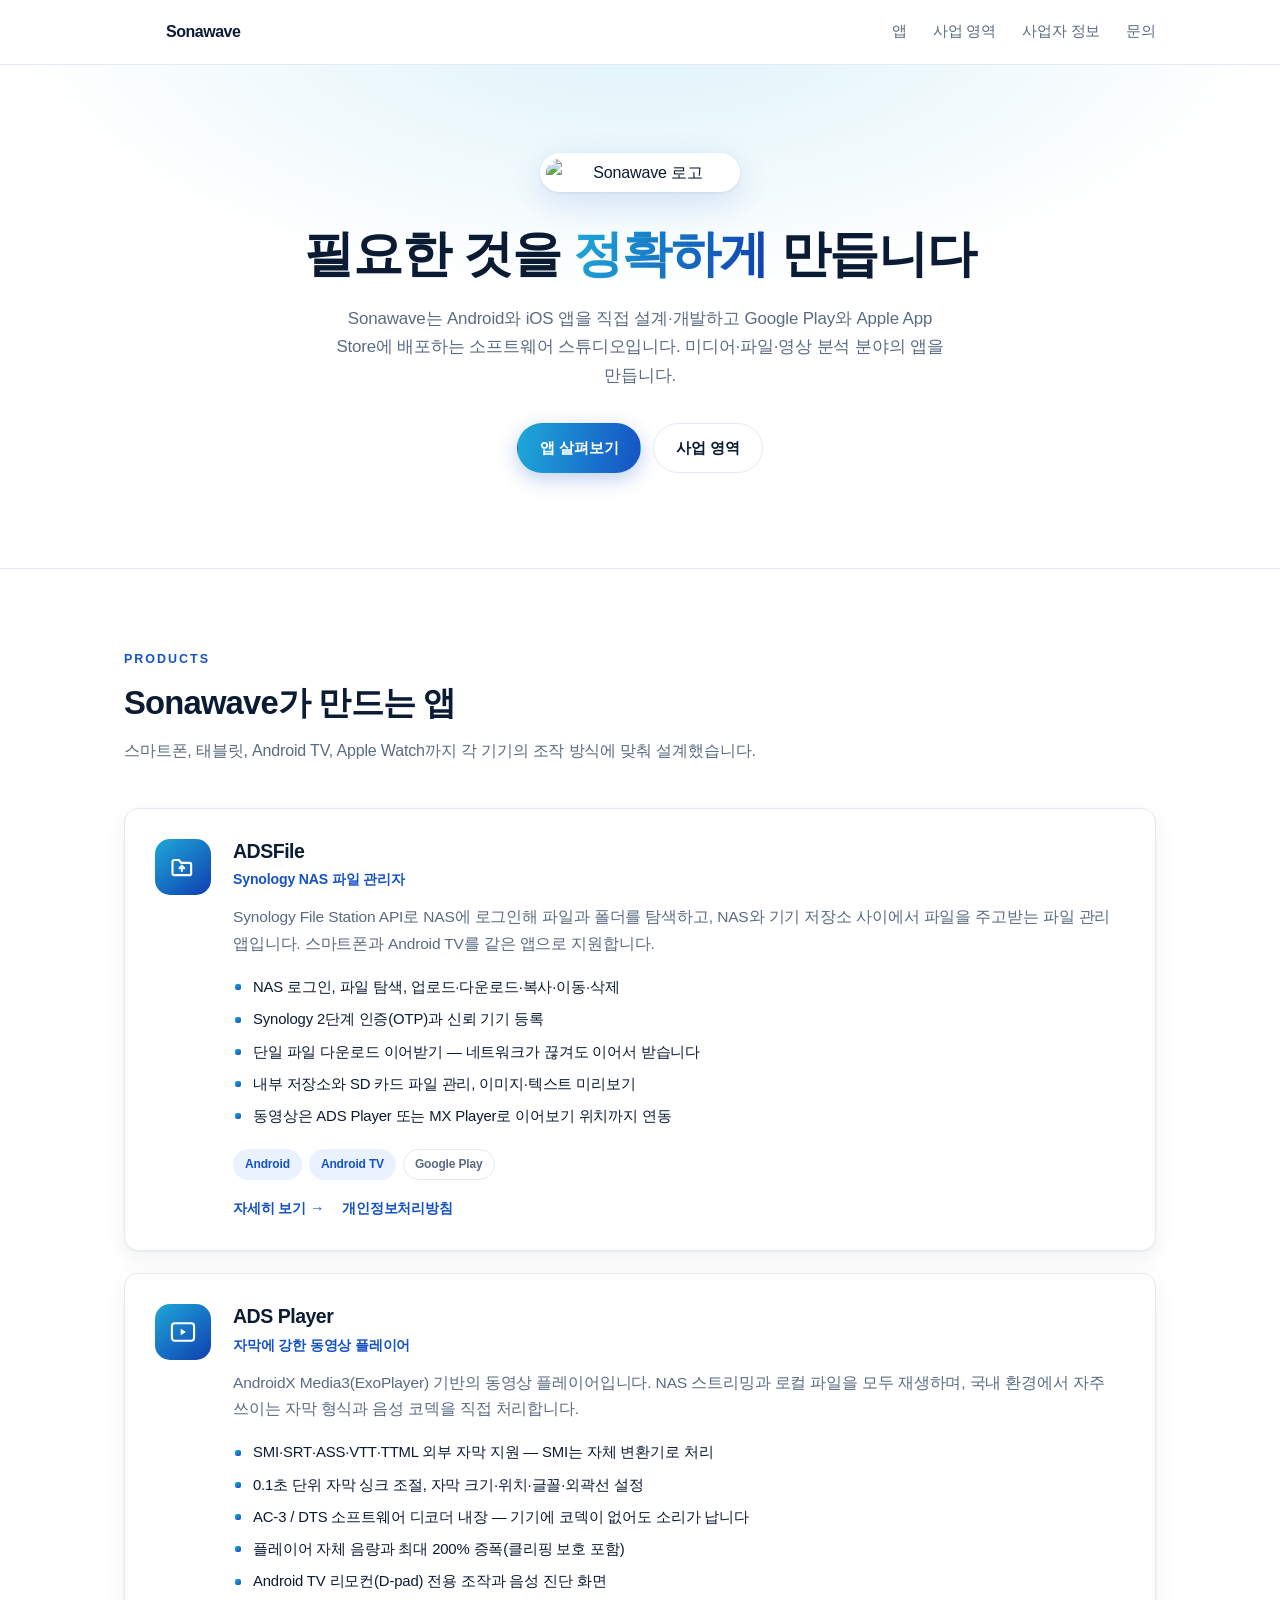
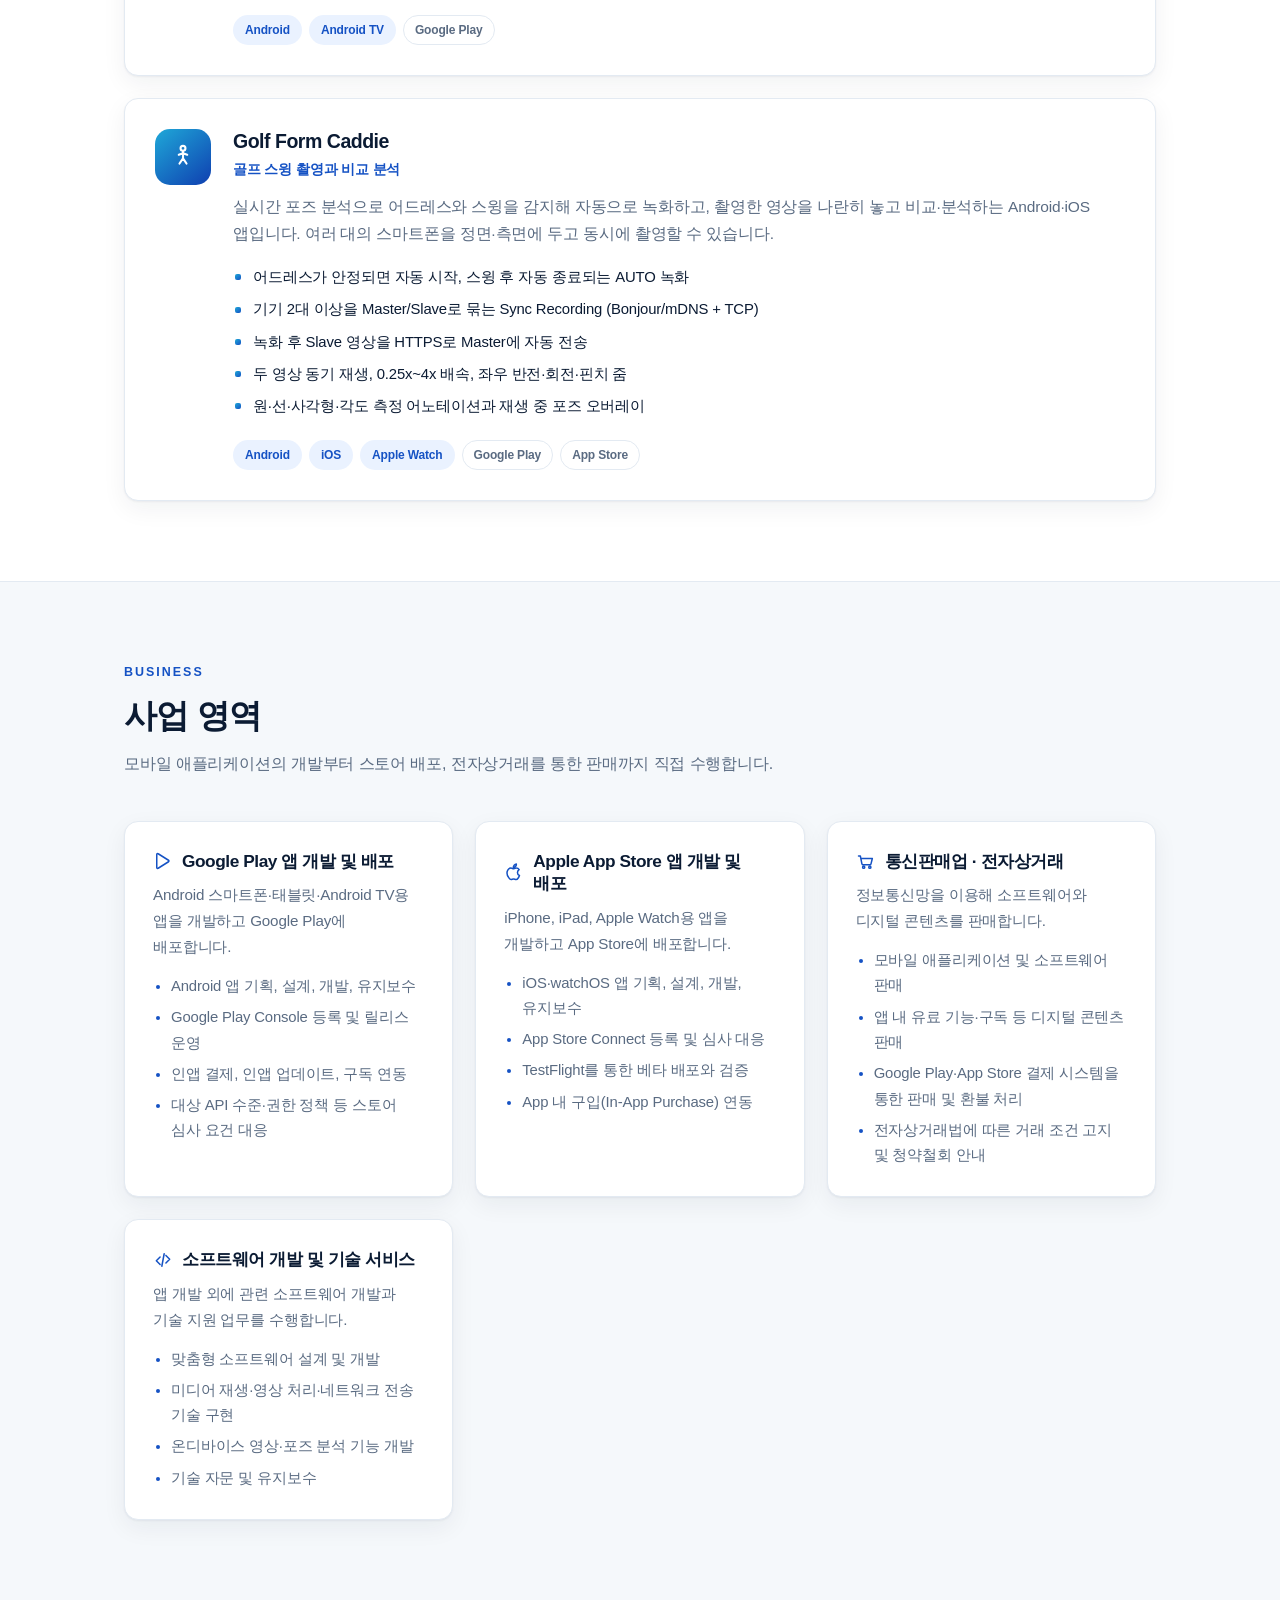
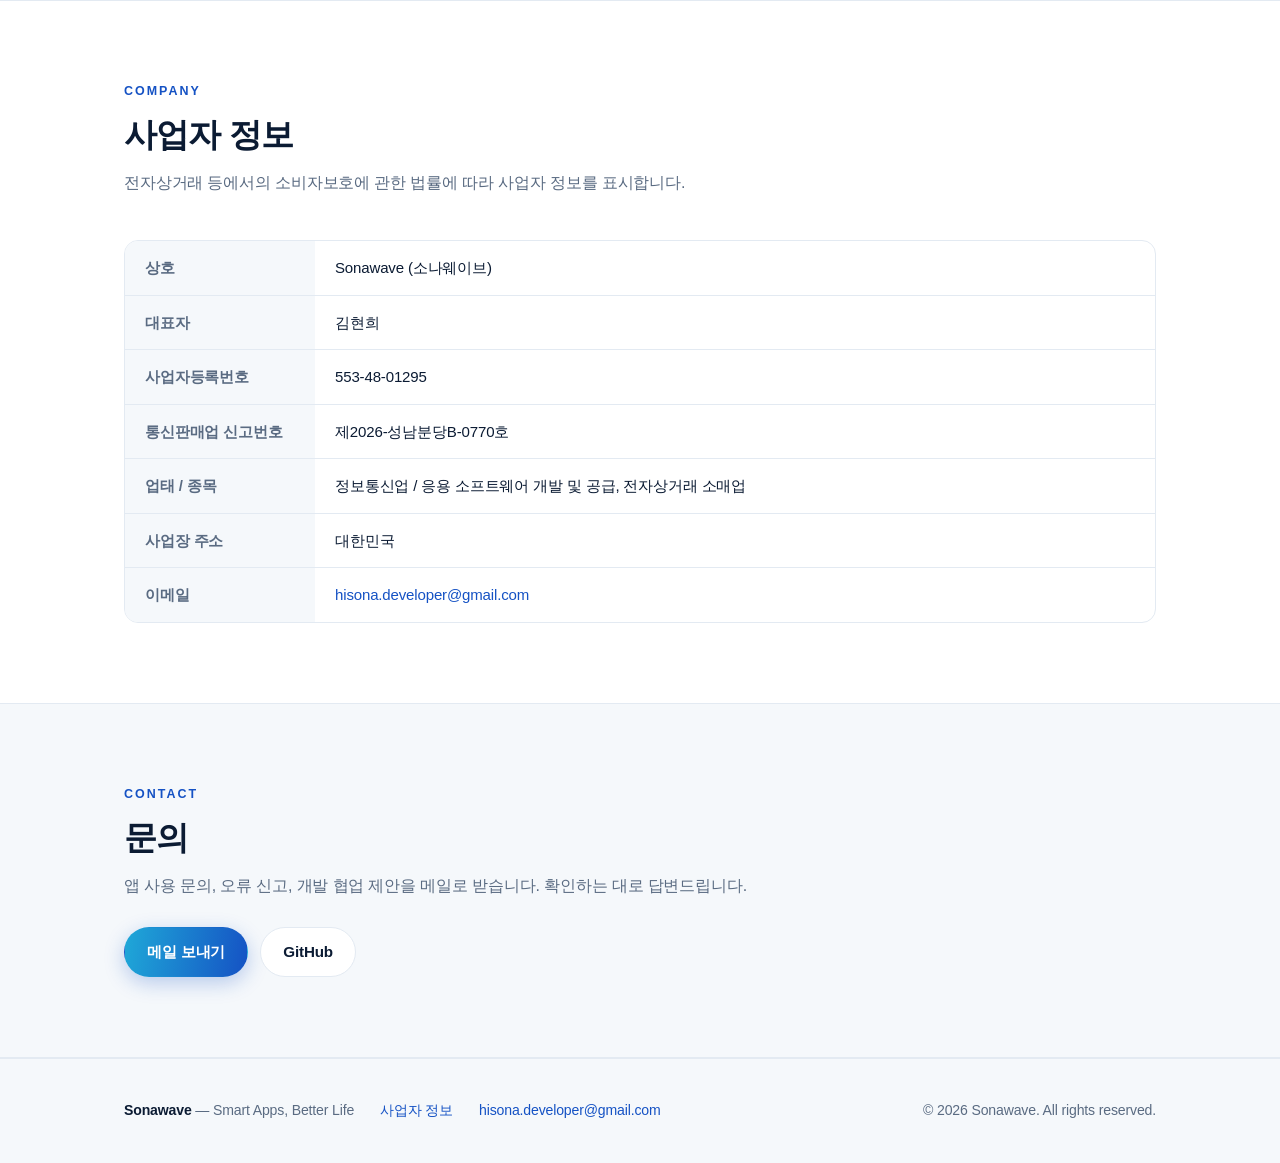
==== index.html @ 4f20ceee "ADS File Manager 소개 페이지와 개인정보처리방침 추가 - adsfile/index.html: 기능, 휴대폰·Android TV 스크린샷, 사양, Synology 관계 " ====
<!DOCTYPE html>
<html lang="ko">
<head>
<meta charset="utf-8">
<meta name="viewport" content="width=device-width, initial-scale=1">
<title>Sonawave — Smart Apps, Better Life</title>
<meta name="description" content="Sonawave는 Google Play와 Apple App Store에 모바일 앱을 개발·배포하는 소프트웨어 스튜디오입니다. ADSFile, ADSPlayer, Golf Form Caddie를 만듭니다.">
<meta name="theme-color" content="#0f3fb0">
<link rel="icon" href="images/sonawave_logo.png">

<meta property="og:type" content="website">
<meta property="og:title" content="Sonawave — Smart Apps, Better Life">
<meta property="og:description" content="Google Play와 Apple App Store에 모바일 앱을 개발·배포하는 소프트웨어 스튜디오">
<meta property="og:image" content="images/sonawave_logo.png">
<meta name="twitter:card" content="summary_large_image">

<style>
/* ---------- tokens ---------- */
:root{
  --cyan:#1fa8d8;
  --blue:#1552c4;
  --blue-deep:#0f3fb0;
  --navy:#0b1b33;

  --bg:#ffffff;
  --bg-alt:#f5f8fb;
  --surface:#ffffff;
  --border:#e3eaf2;
  --text:#0b1b33;
  --text-dim:#5a6b82;
  --accent:var(--blue);
  --accent-soft:#eaf2ff;
  --shadow:0 1px 2px rgba(11,27,51,.05), 0 8px 24px rgba(11,27,51,.06);
  --radius:14px;
  --max:1080px;
}
@media (prefers-color-scheme:dark){
  :root:not([data-theme="light"]){
    --bg:#0a1220;
    --bg-alt:#0e1828;
    --surface:#111d31;
    --border:#1e2f49;
    --text:#e8eef7;
    --text-dim:#93a6c0;
    --accent:#4b9ae8;
    --accent-soft:#14263f;
    --shadow:0 1px 2px rgba(0,0,0,.3), 0 8px 24px rgba(0,0,0,.35);
  }
}
:root[data-theme="dark"]{
  --bg:#0a1220;
  --bg-alt:#0e1828;
  --surface:#111d31;
  --border:#1e2f49;
  --text:#e8eef7;
  --text-dim:#93a6c0;
  --accent:#4b9ae8;
  --accent-soft:#14263f;
  --shadow:0 1px 2px rgba(0,0,0,.3), 0 8px 24px rgba(0,0,0,.35);
}

*,*::before,*::after{box-sizing:border-box}
html{scroll-behavior:smooth;-webkit-text-size-adjust:100%}
body{
  margin:0;
  background:var(--bg);
  color:var(--text);
  font-family:-apple-system,BlinkMacSystemFont,"Apple SD Gothic Neo","Pretendard","Noto Sans KR",
              "Malgun Gothic",Segoe UI,Roboto,Helvetica,Arial,sans-serif;
  font-size:16px;
  line-height:1.7;
  letter-spacing:-.01em;
  word-break:keep-all;
}
img{max-width:100%;display:block}
a{color:var(--accent);text-decoration:none}
a:hover{text-decoration:underline}
h1,h2,h3{line-height:1.3;letter-spacing:-.025em;margin:0}
.wrap{max-width:var(--max);margin:0 auto;padding:0 24px}

/* ---------- header ---------- */
header{
  position:sticky;top:0;z-index:50;
  background:color-mix(in srgb, var(--bg) 82%, transparent);
  backdrop-filter:saturate(180%) blur(12px);
  -webkit-backdrop-filter:saturate(180%) blur(12px);
  border-bottom:1px solid var(--border);
}
.nav{display:flex;align-items:center;gap:24px;height:64px}
.brand{display:flex;align-items:center;gap:10px;font-weight:700;color:var(--text);letter-spacing:-.03em}
.brand:hover{text-decoration:none}
/* 로고 PNG에서 물결 마크 부분만 잘라 씁니다 — 전체 로고는 32px에서 글자가 뭉갭니다 */
.brand .mark{width:32px;height:32px;border-radius:9px;overflow:hidden;position:relative;background:#fff;flex:none}
.brand .mark img{position:absolute;width:88px;height:88px;max-width:none;left:-28px;top:-18px}
.nav-links{margin-left:auto;display:flex;gap:26px;font-size:.92rem}
.nav-links a{color:var(--text-dim);font-weight:500}
.nav-links a:hover{color:var(--accent);text-decoration:none}
@media (max-width:640px){
  .nav{height:56px;gap:14px}
  .nav-links{gap:16px;font-size:.85rem}
  .nav-links .hide-sm{display:none}
}

/* ---------- hero ---------- */
.hero{
  position:relative;overflow:hidden;
  padding:88px 0 96px;
  text-align:center;
  background:
    radial-gradient(900px 420px at 50% -12%, color-mix(in srgb, var(--cyan) 16%, transparent), transparent 70%),
    var(--bg);
}
.hero::after{
  content:"";position:absolute;left:0;right:0;bottom:0;height:1px;background:var(--border);
}
/* 로고 PNG 배경이 순백이 아니라 #fafafa 라 어느 배경에 얹어도 사각형이 비칩니다.
   흰 카드에 올려 그 경계를 의도한 것으로 만듭니다. */
.hero-logo{
  width:200px;margin:0 auto 30px;
  background:#fff;border-radius:24px;padding:6px;
  box-shadow:0 10px 34px rgba(21,82,196,.16), 0 1px 3px rgba(11,27,51,.08);
}
.hero h1{
  font-size:clamp(2rem,5.2vw,3.1rem);
  font-weight:800;
  margin-bottom:18px;
}
.grad{
  background:linear-gradient(100deg,var(--cyan),var(--blue-deep));
  -webkit-background-clip:text;background-clip:text;color:transparent;
}
.hero p{
  max-width:640px;margin:0 auto;
  color:var(--text-dim);font-size:1.06rem;
}
.hero-cta{display:flex;gap:12px;justify-content:center;flex-wrap:wrap;margin-top:32px}
.btn{
  display:inline-flex;align-items:center;gap:8px;
  padding:11px 22px;border-radius:999px;font-size:.95rem;font-weight:600;
  border:1px solid transparent;transition:transform .15s ease, box-shadow .15s ease;
}
.btn:hover{text-decoration:none;transform:translateY(-1px)}
.btn-primary{background:linear-gradient(100deg,var(--cyan),var(--blue));color:#fff;box-shadow:0 6px 20px rgba(21,82,196,.28)}
.btn-ghost{border-color:var(--border);color:var(--text);background:var(--surface)}

/* ---------- section ---------- */
section{padding:80px 0;scroll-margin-top:64px}
.alt{background:var(--bg-alt);border-top:1px solid var(--border);border-bottom:1px solid var(--border)}
.eyebrow{
  font-size:.78rem;font-weight:700;letter-spacing:.16em;text-transform:uppercase;
  color:var(--accent);margin-bottom:12px;
}
.sec-head{max-width:660px;margin-bottom:44px}
.sec-head h2{font-size:clamp(1.5rem,3.4vw,2.05rem);font-weight:800;margin-bottom:12px}
.sec-head p{color:var(--text-dim);margin:0}

/* ---------- app cards ---------- */
.apps{display:grid;gap:22px}
.app{
  background:var(--surface);border:1px solid var(--border);border-radius:var(--radius);
  box-shadow:var(--shadow);padding:30px;
  display:grid;grid-template-columns:56px 1fr;gap:22px;align-items:start;
}
@media (max-width:600px){.app{grid-template-columns:1fr;padding:24px;gap:16px}}
.app-mark{
  width:56px;height:56px;border-radius:15px;
  display:grid;place-items:center;color:#fff;
  background:linear-gradient(140deg,var(--cyan),var(--blue-deep));
}
.app-mark svg{width:28px;height:28px}
.app h3{font-size:1.22rem;font-weight:700;margin-bottom:4px}
.app .tagline{color:var(--accent);font-size:.88rem;font-weight:600;margin:0 0 12px}
.app .desc{color:var(--text-dim);margin:0 0 18px;font-size:.97rem}
.feat{list-style:none;margin:0 0 20px;padding:0;display:grid;gap:7px;font-size:.93rem}
.feat li{position:relative;padding-left:20px;color:var(--text)}
.feat li::before{
  content:"";position:absolute;left:2px;top:.62em;width:6px;height:6px;border-radius:2px;
  background:linear-gradient(140deg,var(--cyan),var(--blue));
}
.tags{display:flex;flex-wrap:wrap;gap:7px}
.tag{
  font-size:.75rem;font-weight:600;padding:4px 11px;border-radius:999px;
  background:var(--accent-soft);color:var(--accent);border:1px solid transparent;
}
.tag.plain{background:transparent;border-color:var(--border);color:var(--text-dim)}
.app-links{display:flex;flex-wrap:wrap;gap:6px 18px;margin-top:16px;font-size:.9rem;font-weight:600}

/* ---------- business ---------- */
.biz{display:grid;grid-template-columns:repeat(auto-fit,minmax(280px,1fr));gap:22px}
.card{
  background:var(--surface);border:1px solid var(--border);border-radius:var(--radius);
  padding:28px;box-shadow:var(--shadow);
}
.card h3{font-size:1.08rem;font-weight:700;margin-bottom:10px;display:flex;align-items:center;gap:9px}
.card h3 svg{width:20px;height:20px;color:var(--accent);flex:none}
.card p{color:var(--text-dim);font-size:.95rem;margin:0 0 14px}
.card ul{margin:0;padding-left:18px;color:var(--text-dim);font-size:.93rem;display:grid;gap:6px}
.card li::marker{color:var(--accent)}

/* ---------- info table ---------- */
.info-wrap{overflow-x:auto;border:1px solid var(--border);border-radius:var(--radius);background:var(--surface)}
table.info{width:100%;border-collapse:collapse;font-size:.94rem;min-width:460px}
table.info th,table.info td{padding:14px 20px;text-align:left;border-bottom:1px solid var(--border)}
table.info tr:last-child th,table.info tr:last-child td{border-bottom:0}
table.info th{width:190px;font-weight:600;color:var(--text-dim);background:var(--bg-alt);white-space:nowrap}
.note{margin-top:14px;font-size:.85rem;color:var(--text-dim)}

/* ---------- footer ---------- */
footer{
  border-top:1px solid var(--border);background:var(--bg-alt);
  padding:40px 0;font-size:.88rem;color:var(--text-dim);
}
.foot{display:flex;flex-wrap:wrap;gap:14px 26px;align-items:center}
.foot .copy{margin-left:auto}
@media (max-width:640px){.foot .copy{margin-left:0;width:100%}}
</style>
</head>
<body>

<header>
  <div class="wrap nav">
    <a class="brand" href="#top">
      <span class="mark"><img src="images/sonawave_logo.png" alt=""></span>
      <span>Sonawave</span>
    </a>
    <nav class="nav-links">
      <a href="#apps">앱</a>
      <a href="#business">사업 영역</a>
      <a href="#company" class="hide-sm">사업자 정보</a>
      <a href="#contact">문의</a>
    </nav>
  </div>
</header>

<main id="top">

  <!-- HERO -->
  <div class="hero">
    <div class="wrap">
      <img class="hero-logo" src="images/sonawave_logo.png" alt="Sonawave 로고">
      <h1>필요한 것을 <span class="grad">정확하게</span> 만듭니다</h1>
      <p>
        Sonawave는 Android와 iOS 앱을 직접 설계·개발하고 Google Play와 Apple App Store에 배포하는
        소프트웨어 스튜디오입니다. 미디어·파일·영상 분석 분야의 앱을 만듭니다.
      </p>
      <div class="hero-cta">
        <a class="btn btn-primary" href="#apps">앱 살펴보기</a>
        <a class="btn btn-ghost" href="#business">사업 영역</a>
      </div>
    </div>
  </div>

  <!-- APPS -->
  <section id="apps">
    <div class="wrap">
      <div class="sec-head">
        <div class="eyebrow">Products</div>
        <h2>Sonawave가 만드는 앱</h2>
        <p>스마트폰, 태블릿, Android TV, Apple Watch까지 각 기기의 조작 방식에 맞춰 설계했습니다.</p>
      </div>

      <div class="apps">

        <!-- ADSFile -->
        <article class="app">
          <div class="app-mark" aria-hidden="true">
            <svg viewBox="0 0 24 24" fill="none" stroke="currentColor" stroke-width="1.8" stroke-linecap="round" stroke-linejoin="round">
              <path d="M3 7.5A1.5 1.5 0 0 1 4.5 6h4l2 2.5h7A1.5 1.5 0 0 1 19 10v7.5A1.5 1.5 0 0 1 17.5 19h-13A1.5 1.5 0 0 1 3 17.5z"/>
              <path d="M11 15.5V11m0 0-2 2m2-2 2 2"/>
            </svg>
          </div>
          <div>
            <h3>ADSFile</h3>
            <p class="tagline">Synology NAS 파일 관리자</p>
            <p class="desc">
              Synology File Station API로 NAS에 로그인해 파일과 폴더를 탐색하고, NAS와 기기 저장소 사이에서
              파일을 주고받는 파일 관리 앱입니다. 스마트폰과 Android TV를 같은 앱으로 지원합니다.
            </p>
            <ul class="feat">
              <li>NAS 로그인, 파일 탐색, 업로드·다운로드·복사·이동·삭제</li>
              <li>Synology 2단계 인증(OTP)과 신뢰 기기 등록</li>
              <li>단일 파일 다운로드 이어받기 — 네트워크가 끊겨도 이어서 받습니다</li>
              <li>내부 저장소와 SD 카드 파일 관리, 이미지·텍스트 미리보기</li>
              <li>동영상은 ADS Player 또는 MX Player로 이어보기 위치까지 연동</li>
            </ul>
            <div class="tags">
              <span class="tag">Android</span>
              <span class="tag">Android TV</span>
              <span class="tag plain">Google Play</span>
            </div>
            <div class="app-links">
              <a href="adsfile/">자세히 보기 →</a>
              <a href="adsfile/privacy.html">개인정보처리방침</a>
            </div>
          </div>
        </article>

        <!-- ADSPlayer -->
        <article class="app">
          <div class="app-mark" aria-hidden="true">
            <svg viewBox="0 0 24 24" fill="none" stroke="currentColor" stroke-width="1.8" stroke-linecap="round" stroke-linejoin="round">
              <rect x="2.5" y="4.5" width="19" height="15" rx="2.5"/>
              <path d="M10 9.2 14.5 12 10 14.8z" fill="currentColor" stroke="none"/>
            </svg>
          </div>
          <div>
            <h3>ADS Player</h3>
            <p class="tagline">자막에 강한 동영상 플레이어</p>
            <p class="desc">
              AndroidX Media3(ExoPlayer) 기반의 동영상 플레이어입니다. NAS 스트리밍과 로컬 파일을 모두 재생하며,
              국내 환경에서 자주 쓰이는 자막 형식과 음성 코덱을 직접 처리합니다.
            </p>
            <ul class="feat">
              <li>SMI·SRT·ASS·VTT·TTML 외부 자막 지원 — SMI는 자체 변환기로 처리</li>
              <li>0.1초 단위 자막 싱크 조절, 자막 크기·위치·글꼴·외곽선 설정</li>
              <li>AC-3 / DTS 소프트웨어 디코더 내장 — 기기에 코덱이 없어도 소리가 납니다</li>
              <li>플레이어 자체 음량과 최대 200% 증폭(클리핑 보호 포함)</li>
              <li>Android TV 리모컨(D-pad) 전용 조작과 음성 진단 화면</li>
            </ul>
            <div class="tags">
              <span class="tag">Android</span>
              <span class="tag">Android TV</span>
              <span class="tag plain">Google Play</span>
            </div>
          </div>
        </article>

        <!-- GolfFormCaddie -->
        <article class="app">
          <div class="app-mark" aria-hidden="true">
            <svg viewBox="0 0 24 24" fill="none" stroke="currentColor" stroke-width="1.8" stroke-linecap="round" stroke-linejoin="round">
              <circle cx="12" cy="4.6" r="2.1"/>
              <path d="M12 7.2v6m0 0-3 4.4m3-4.4 3 4.4M8.4 10.1 12 8.8l3.6 1.3"/>
            </svg>
          </div>
          <div>
            <h3>Golf Form Caddie</h3>
            <p class="tagline">골프 스윙 촬영과 비교 분석</p>
            <p class="desc">
              실시간 포즈 분석으로 어드레스와 스윙을 감지해 자동으로 녹화하고, 촬영한 영상을 나란히 놓고
              비교·분석하는 Android·iOS 앱입니다. 여러 대의 스마트폰을 정면·측면에 두고 동시에 촬영할 수 있습니다.
            </p>
            <ul class="feat">
              <li>어드레스가 안정되면 자동 시작, 스윙 후 자동 종료되는 AUTO 녹화</li>
              <li>기기 2대 이상을 Master/Slave로 묶는 Sync Recording (Bonjour/mDNS + TCP)</li>
              <li>녹화 후 Slave 영상을 HTTPS로 Master에 자동 전송</li>
              <li>두 영상 동기 재생, 0.25x~4x 배속, 좌우 반전·회전·핀치 줌</li>
              <li>원·선·사각형·각도 측정 어노테이션과 재생 중 포즈 오버레이</li>
            </ul>
            <div class="tags">
              <span class="tag">Android</span>
              <span class="tag">iOS</span>
              <span class="tag">Apple Watch</span>
              <span class="tag plain">Google Play</span>
              <span class="tag plain">App Store</span>
            </div>
          </div>
        </article>

      </div>
    </div>
  </section>

  <!-- BUSINESS -->
  <section id="business" class="alt">
    <div class="wrap">
      <div class="sec-head">
        <div class="eyebrow">Business</div>
        <h2>사업 영역</h2>
        <p>모바일 애플리케이션의 개발부터 스토어 배포, 전자상거래를 통한 판매까지 직접 수행합니다.</p>
      </div>

      <div class="biz">

        <div class="card">
          <h3>
            <svg viewBox="0 0 24 24" fill="none" stroke="currentColor" stroke-width="1.8" stroke-linecap="round" stroke-linejoin="round">
              <path d="M4.5 4.2v15.6c0 .9 1 1.4 1.7.9l12.4-7.8a1.05 1.05 0 0 0 0-1.8L6.2 3.3c-.7-.5-1.7 0-1.7.9z"/>
            </svg>
            Google Play 앱 개발 및 배포
          </h3>
          <p>Android 스마트폰·태블릿·Android TV용 앱을 개발하고 Google Play에 배포합니다.</p>
          <ul>
            <li>Android 앱 기획, 설계, 개발, 유지보수</li>
            <li>Google Play Console 등록 및 릴리스 운영</li>
            <li>인앱 결제, 인앱 업데이트, 구독 연동</li>
            <li>대상 API 수준·권한 정책 등 스토어 심사 요건 대응</li>
          </ul>
        </div>

        <div class="card">
          <h3>
            <svg viewBox="0 0 24 24" fill="none" stroke="currentColor" stroke-width="1.8" stroke-linecap="round" stroke-linejoin="round">
              <path d="M16.2 12.6c0-2.3 1.9-3.4 2-3.5-1.1-1.6-2.8-1.8-3.4-1.8-1.5-.15-2.8.85-3.5.85-.7 0-1.8-.83-3-.81-1.55.02-2.98.9-3.77 2.28-1.6 2.8-.41 6.94 1.15 9.2.76 1.11 1.67 2.35 2.86 2.3 1.15-.05 1.58-.74 2.97-.74s1.78.74 3 .72c1.24-.02 2.02-1.12 2.78-2.24.87-1.28 1.23-2.52 1.25-2.58-.03-.01-2.4-.92-2.4-3.66z"/>
              <path d="M13.9 5.3c.63-.77 1.06-1.83.94-2.9-.91.04-2.01.61-2.66 1.37-.58.68-1.09 1.76-.95 2.8 1.01.08 2.04-.51 2.67-1.27z"/>
            </svg>
            Apple App Store 앱 개발 및 배포
          </h3>
          <p>iPhone, iPad, Apple Watch용 앱을 개발하고 App Store에 배포합니다.</p>
          <ul>
            <li>iOS·watchOS 앱 기획, 설계, 개발, 유지보수</li>
            <li>App Store Connect 등록 및 심사 대응</li>
            <li>TestFlight를 통한 베타 배포와 검증</li>
            <li>App 내 구입(In-App Purchase) 연동</li>
          </ul>
        </div>

        <div class="card">
          <h3>
            <svg viewBox="0 0 24 24" fill="none" stroke="currentColor" stroke-width="1.8" stroke-linecap="round" stroke-linejoin="round">
              <path d="M3 6h2.2l1.9 9.4a1.5 1.5 0 0 0 1.5 1.2h7.9a1.5 1.5 0 0 0 1.5-1.16L19.6 9H6.3"/>
              <circle cx="9.2" cy="19.4" r="1.3"/><circle cx="16.6" cy="19.4" r="1.3"/>
            </svg>
            통신판매업 · 전자상거래
          </h3>
          <p>정보통신망을 이용해 소프트웨어와 디지털 콘텐츠를 판매합니다.</p>
          <ul>
            <li>모바일 애플리케이션 및 소프트웨어 판매</li>
            <li>앱 내 유료 기능·구독 등 디지털 콘텐츠 판매</li>
            <li>Google Play·App Store 결제 시스템을 통한 판매 및 환불 처리</li>
            <li>전자상거래법에 따른 거래 조건 고지 및 청약철회 안내</li>
          </ul>
        </div>

        <div class="card">
          <h3>
            <svg viewBox="0 0 24 24" fill="none" stroke="currentColor" stroke-width="1.8" stroke-linecap="round" stroke-linejoin="round">
              <path d="M8.5 17.5 4 13l4.5-4.5M15.5 6.5 20 11l-4.5 4.5"/><path d="M13.4 4.5 10.6 19.5"/>
            </svg>
            소프트웨어 개발 및 기술 서비스
          </h3>
          <p>앱 개발 외에 관련 소프트웨어 개발과 기술 지원 업무를 수행합니다.</p>
          <ul>
            <li>맞춤형 소프트웨어 설계 및 개발</li>
            <li>미디어 재생·영상 처리·네트워크 전송 기술 구현</li>
            <li>온디바이스 영상·포즈 분석 기능 개발</li>
            <li>기술 자문 및 유지보수</li>
          </ul>
        </div>

      </div>
    </div>
  </section>

  <!-- COMPANY INFO -->
  <section id="company">
    <div class="wrap">
      <div class="sec-head">
        <div class="eyebrow">Company</div>
        <h2>사업자 정보</h2>
        <p>전자상거래 등에서의 소비자보호에 관한 법률에 따라 사업자 정보를 표시합니다.</p>
      </div>

      <div class="info-wrap">
        <table class="info">
          <tbody>
            <tr><th scope="row">상호</th><td>Sonawave (소나웨이브)</td></tr>
            <tr><th scope="row">대표자</th><td>김현희</td></tr>
            <tr><th scope="row">사업자등록번호</th><td>553-48-01295</td></tr>
            <tr><th scope="row">통신판매업 신고번호</th><td>제2026-성남분당B-0770호</td></tr>
            <tr><th scope="row">업태 / 종목</th><td>정보통신업 / 응용 소프트웨어 개발 및 공급, 전자상거래 소매업</td></tr>
            <tr><th scope="row">사업장 주소</th><td>대한민국</td></tr>
            <tr><th scope="row">이메일</th><td><a href="mailto:hisona.developer@gmail.com">hisona.developer@gmail.com</a></td></tr>
          </tbody>
        </table>
      </div>
    </div>
  </section>

  <!-- CONTACT -->
  <section id="contact" class="alt">
    <div class="wrap">
      <div class="sec-head" style="margin-bottom:28px">
        <div class="eyebrow">Contact</div>
        <h2>문의</h2>
        <p>앱 사용 문의, 오류 신고, 개발 협업 제안을 메일로 받습니다. 확인하는 대로 답변드립니다.</p>
      </div>
      <div class="hero-cta" style="justify-content:flex-start;margin-top:0">
        <a class="btn btn-primary" href="mailto:hisona.developer@gmail.com">메일 보내기</a>
        <a class="btn btn-ghost" href="https://github.com/sonawavecorp" target="_blank" rel="noopener">GitHub</a>
      </div>
    </div>
  </section>

</main>

<footer>
  <div class="wrap foot">
    <span><strong style="color:var(--text)">Sonawave</strong> — Smart Apps, Better Life</span>
    <a href="#company">사업자 정보</a>
    <a href="mailto:hisona.developer@gmail.com">hisona.developer@gmail.com</a>
    <span class="copy">© 2026 Sonawave. All rights reserved.</span>
  </div>
</footer>

</body>
</html>
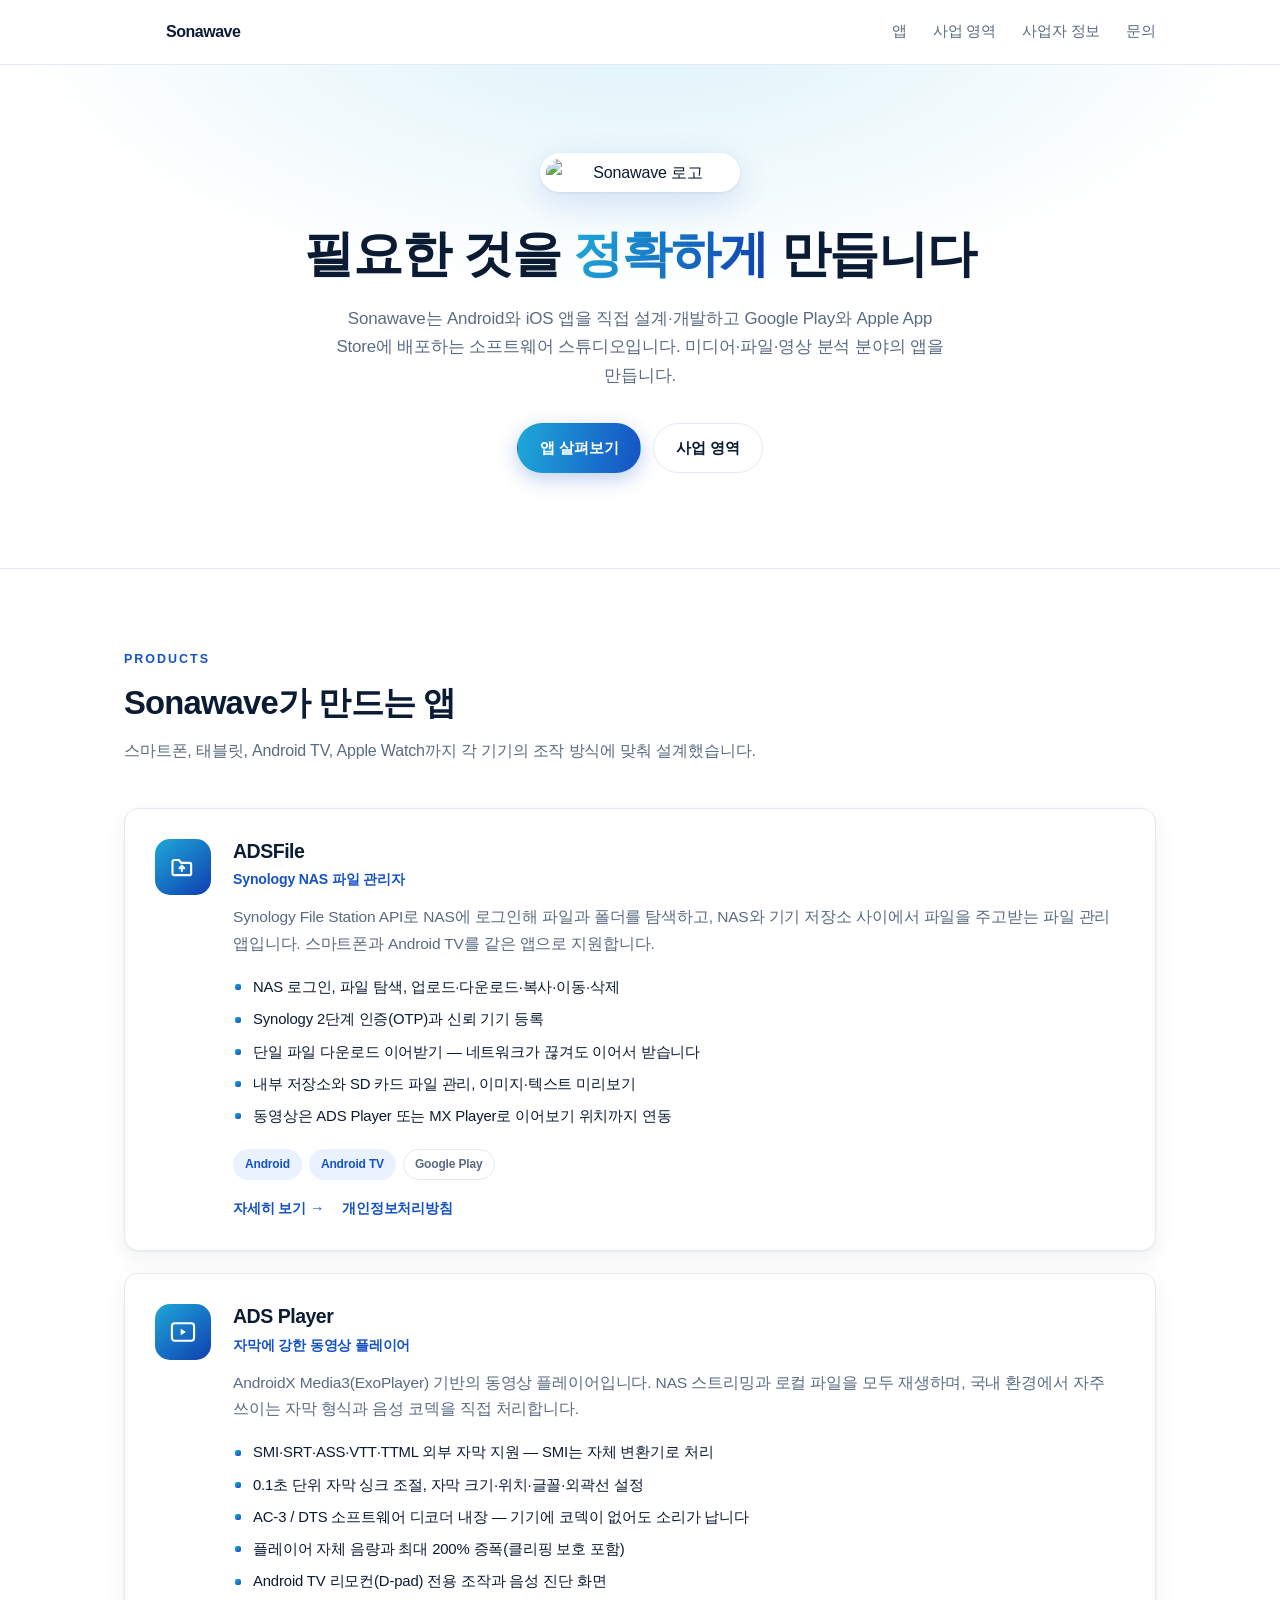
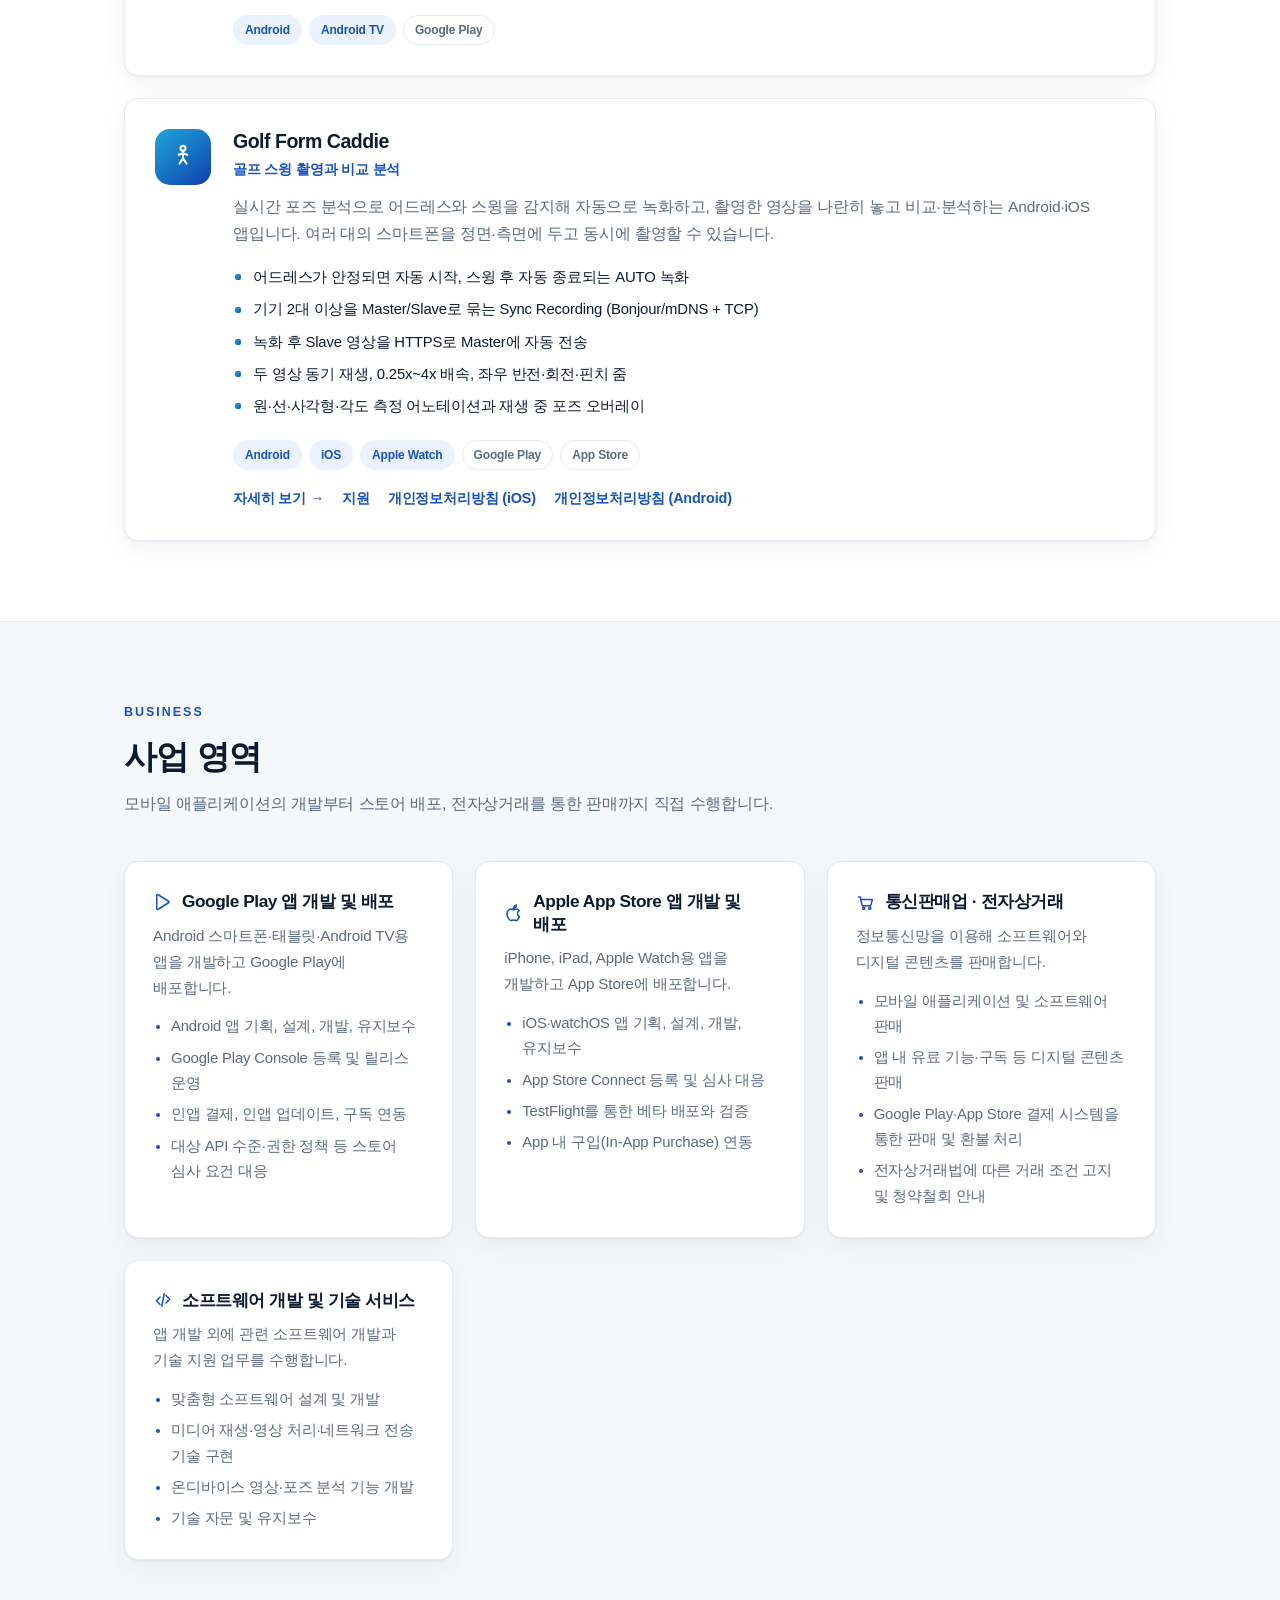
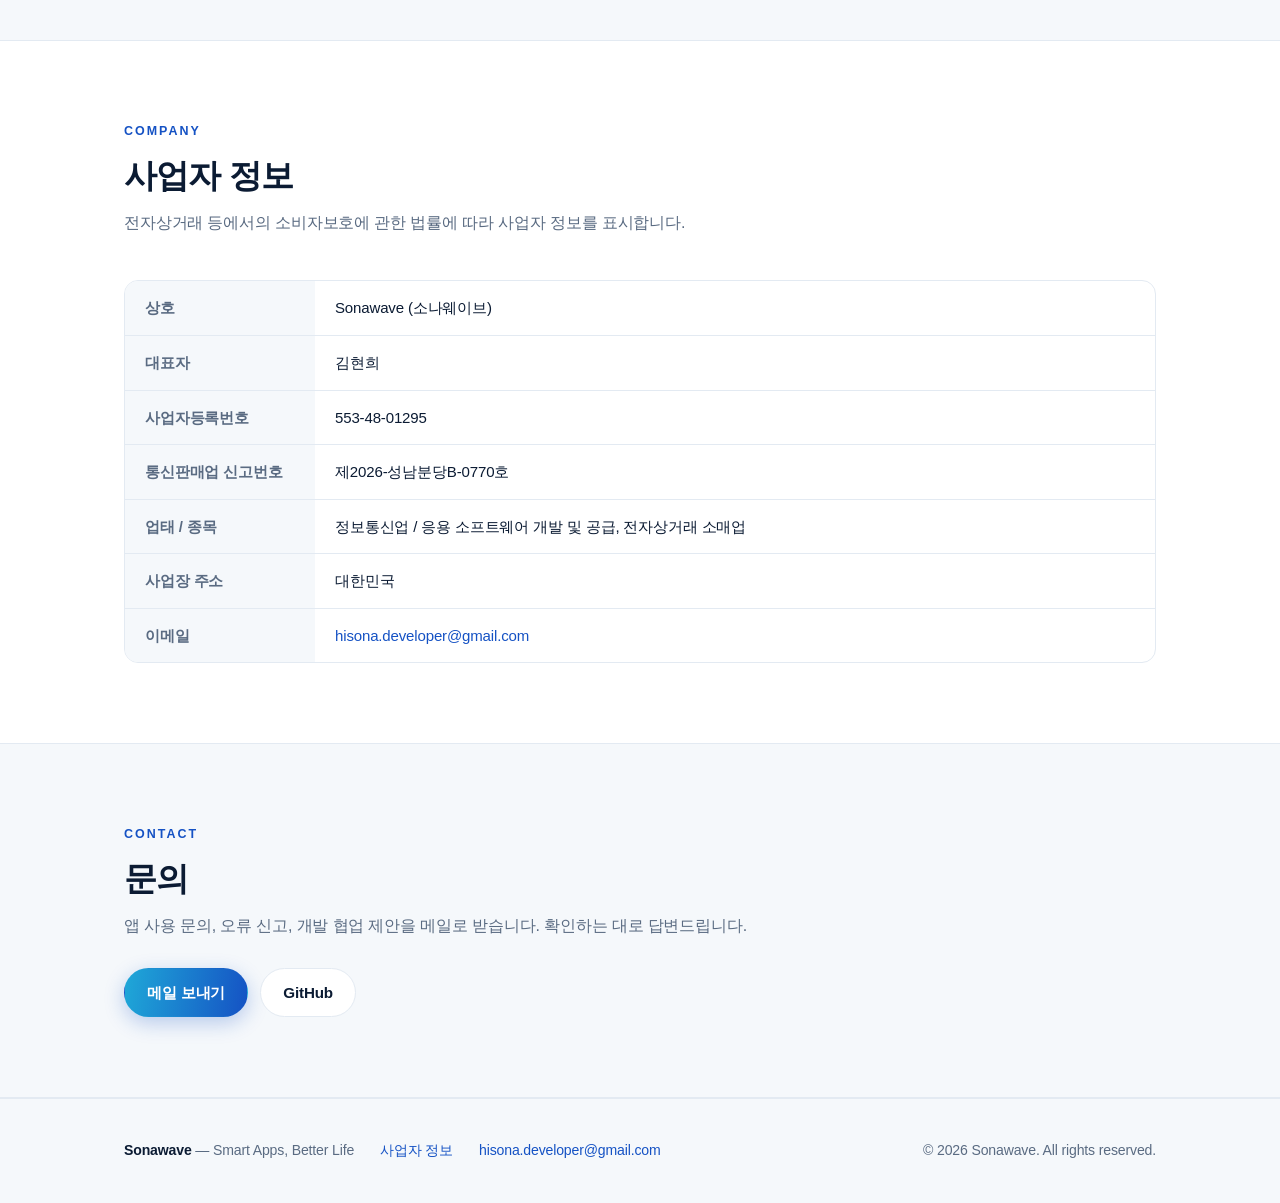
==== commit 79a2ab86: "루트 페이지 Golf Form Caddie 카드에 소개·지원·개인정보처리방침 링크 추가 Co-Authored-By: Claude Opus 5.5 <noreply@anthropic." ====
--- a/index.html
+++ b/index.html
@@ -354,6 +354,12 @@
               <span class="tag plain">Google Play</span>
               <span class="tag plain">App Store</span>
             </div>
+            <div class="app-links">
+              <a href="golfformcaddie/">자세히 보기 →</a>
+              <a href="golfformcaddie/support.html">지원</a>
+              <a href="golfformcaddie/privacy.html">개인정보처리방침 (iOS)</a>
+              <a href="golfformcaddie/privacy-android.html">개인정보처리방침 (Android)</a>
+            </div>
           </div>
         </article>
 
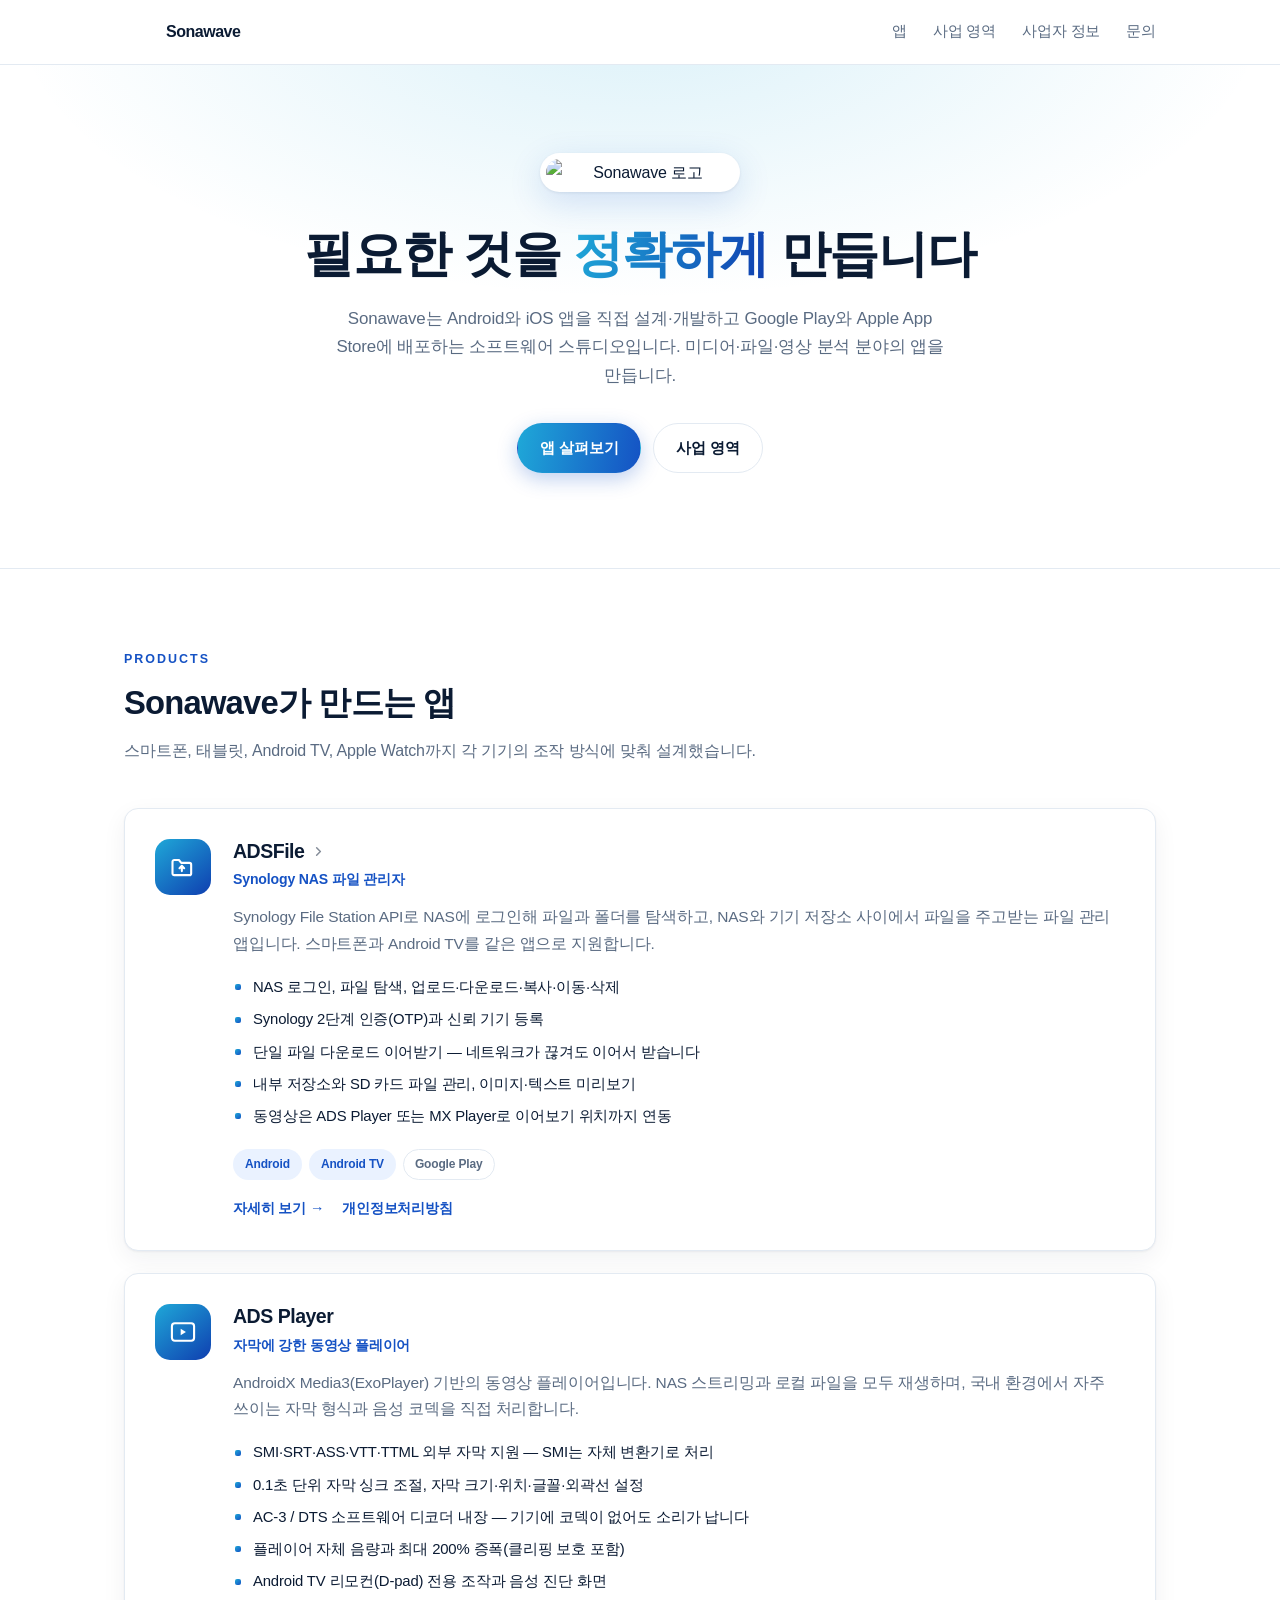
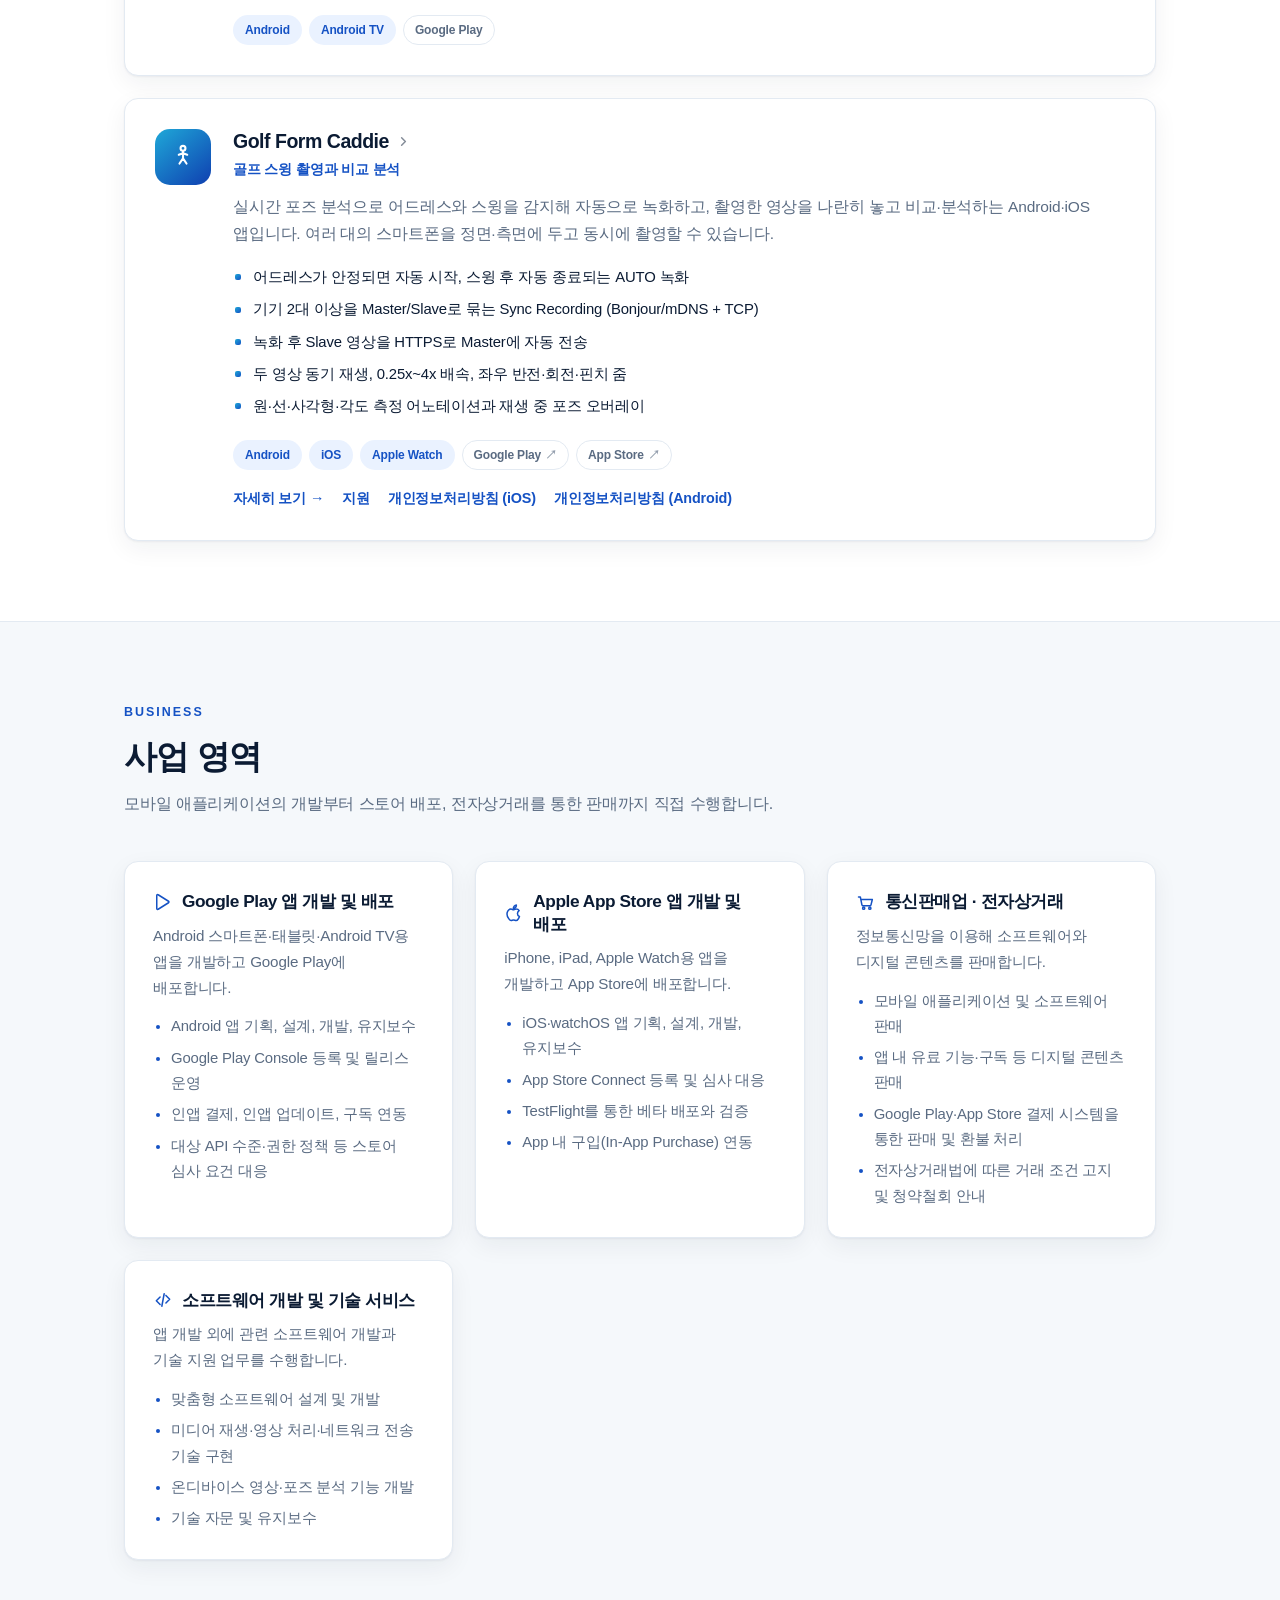
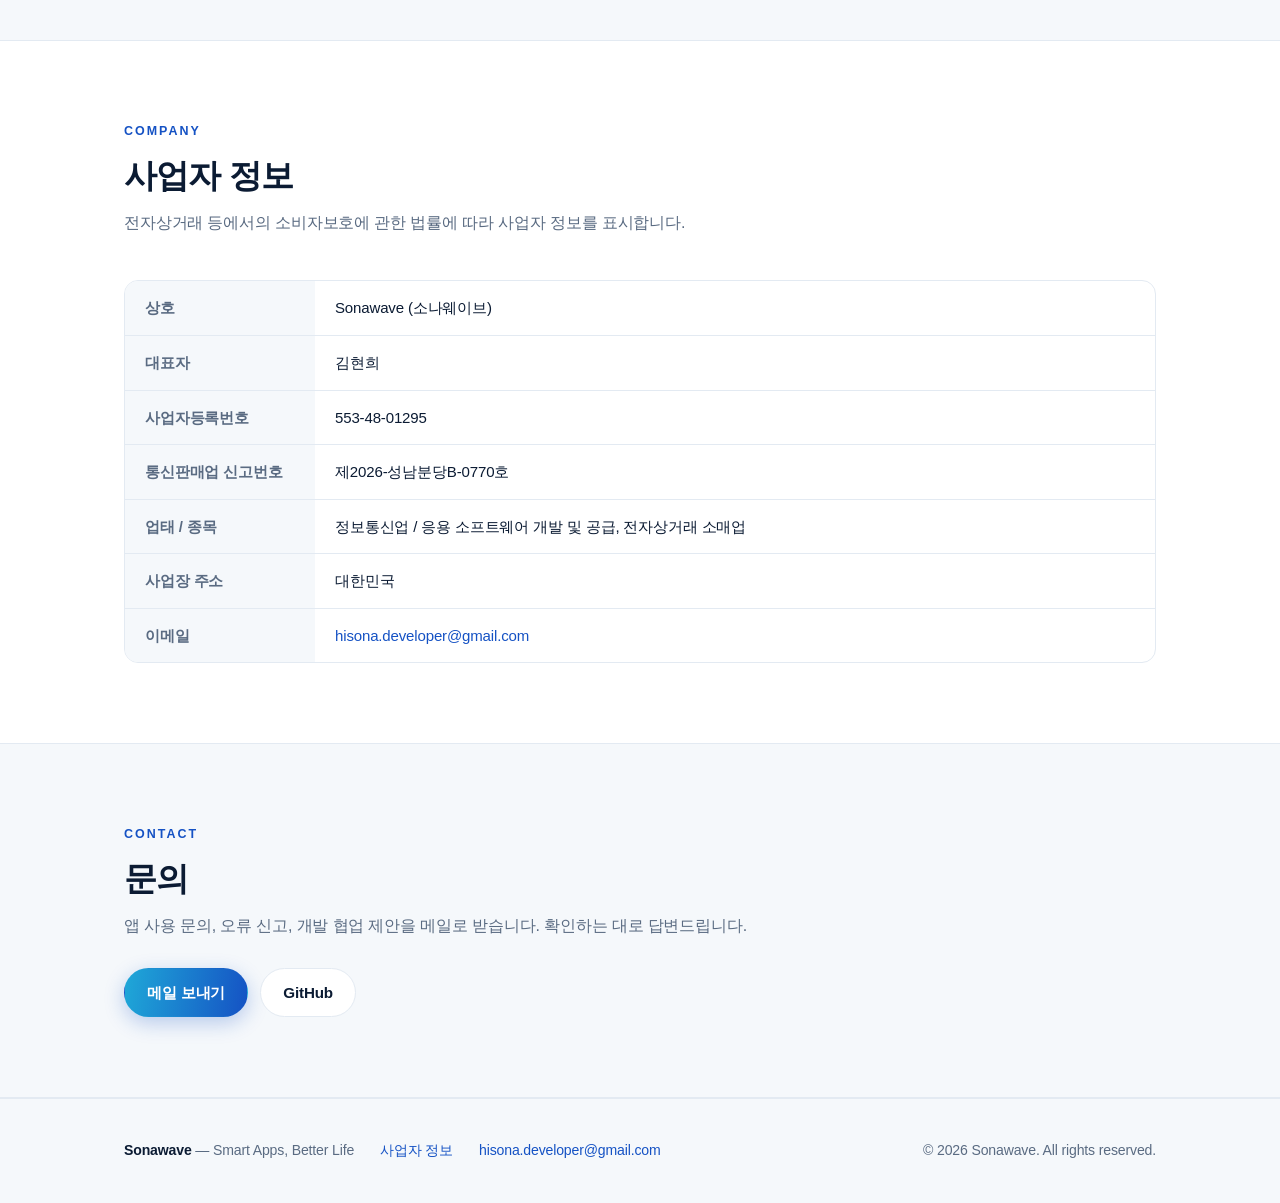
==== commit 2878f5ca: "Golf Form Caddie 페이지에 Google Play 배지와 Android 사양 추가 히어로와 한국어·영어 CTA 세 곳에 Google Play 배지를 넣고, 루트 페이지 " ====
--- a/index.html
+++ b/index.html
@@ -183,7 +183,26 @@
   background:var(--accent-soft);color:var(--accent);border:1px solid transparent;
 }
 .tag.plain{background:transparent;border-color:var(--border);color:var(--text-dim)}
+/* 스토어로 나가는 태그. 같은 줄의 일반 태그와 생김새가 같으면 눌리는 줄 모르므로 화살표를 답니다 */
+a.tag{transition:color .15s ease, border-color .15s ease}
+a.tag::after{content:"\2197";margin-left:4px;font-weight:700;opacity:.65}
+a.tag:hover{text-decoration:none;color:var(--accent);border-color:var(--accent)}
+a.tag:hover::after{opacity:1}
 .app-links{display:flex;flex-wrap:wrap;gap:6px 18px;margin-top:16px;font-size:.9rem;font-weight:600}
+
+/* 소개 페이지가 있는 앱은 제목과 아이콘이 그 페이지로 가는 링크입니다.
+   카드 전체를 덮는 링크는 쓰지 않습니다 — 기능 목록 텍스트를 드래그할 수 없게 됩니다. */
+.app.linked{transition:transform .15s ease, box-shadow .15s ease, border-color .15s ease}
+.app.linked:hover{
+  transform:translateY(-2px);
+  border-color:color-mix(in srgb, var(--accent) 38%, var(--border));
+  box-shadow:0 2px 4px rgba(11,27,51,.06), 0 14px 34px rgba(11,27,51,.10);
+}
+.app h3 a{color:inherit;display:inline-flex;align-items:center;gap:7px}
+.app h3 a:hover{color:var(--accent);text-decoration:none}
+.app h3 a .chev{transition:transform .15s ease;opacity:.5}
+.app h3 a:hover .chev{transform:translateX(3px);opacity:1}
+a.app-mark:hover{filter:brightness(1.08)}
 
 /* ---------- business ---------- */
 .biz{display:grid;grid-template-columns:repeat(auto-fit,minmax(280px,1fr));gap:22px}
@@ -262,15 +281,15 @@
       <div class="apps">
 
         <!-- ADSFile -->
-        <article class="app">
-          <div class="app-mark" aria-hidden="true">
+        <article class="app linked">
+          <a class="app-mark" href="adsfile/" tabindex="-1" aria-hidden="true">
             <svg viewBox="0 0 24 24" fill="none" stroke="currentColor" stroke-width="1.8" stroke-linecap="round" stroke-linejoin="round">
               <path d="M3 7.5A1.5 1.5 0 0 1 4.5 6h4l2 2.5h7A1.5 1.5 0 0 1 19 10v7.5A1.5 1.5 0 0 1 17.5 19h-13A1.5 1.5 0 0 1 3 17.5z"/>
               <path d="M11 15.5V11m0 0-2 2m2-2 2 2"/>
             </svg>
-          </div>
+          </a>
           <div>
-            <h3>ADSFile</h3>
+            <h3><a href="adsfile/">ADSFile<svg class="chev" width="15" height="15" viewBox="0 0 24 24" fill="none" stroke="currentColor" stroke-width="2.4" stroke-linecap="round" stroke-linejoin="round" aria-hidden="true"><path d="m9 6 6 6-6 6"/></svg></a></h3>
             <p class="tagline">Synology NAS 파일 관리자</p>
             <p class="desc">
               Synology File Station API로 NAS에 로그인해 파일과 폴더를 탐색하고, NAS와 기기 저장소 사이에서
@@ -326,15 +345,15 @@
         </article>
 
         <!-- GolfFormCaddie -->
-        <article class="app">
-          <div class="app-mark" aria-hidden="true">
+        <article class="app linked">
+          <a class="app-mark" href="golfformcaddie/" tabindex="-1" aria-hidden="true">
             <svg viewBox="0 0 24 24" fill="none" stroke="currentColor" stroke-width="1.8" stroke-linecap="round" stroke-linejoin="round">
               <circle cx="12" cy="4.6" r="2.1"/>
               <path d="M12 7.2v6m0 0-3 4.4m3-4.4 3 4.4M8.4 10.1 12 8.8l3.6 1.3"/>
             </svg>
-          </div>
+          </a>
           <div>
-            <h3>Golf Form Caddie</h3>
+            <h3><a href="golfformcaddie/">Golf Form Caddie<svg class="chev" width="15" height="15" viewBox="0 0 24 24" fill="none" stroke="currentColor" stroke-width="2.4" stroke-linecap="round" stroke-linejoin="round" aria-hidden="true"><path d="m9 6 6 6-6 6"/></svg></a></h3>
             <p class="tagline">골프 스윙 촬영과 비교 분석</p>
             <p class="desc">
               실시간 포즈 분석으로 어드레스와 스윙을 감지해 자동으로 녹화하고, 촬영한 영상을 나란히 놓고
@@ -351,8 +370,8 @@
               <span class="tag">Android</span>
               <span class="tag">iOS</span>
               <span class="tag">Apple Watch</span>
-              <span class="tag plain">Google Play</span>
-              <span class="tag plain">App Store</span>
+              <a class="tag plain" href="https://play.google.com/store/apps/details?id=com.sonawavecorp.golfformcaddie" target="_blank" rel="noopener">Google Play</a>
+              <a class="tag plain" href="https://apps.apple.com/app/golf-form-caddie/id6813385838" target="_blank" rel="noopener">App Store</a>
             </div>
             <div class="app-links">
               <a href="golfformcaddie/">자세히 보기 →</a>
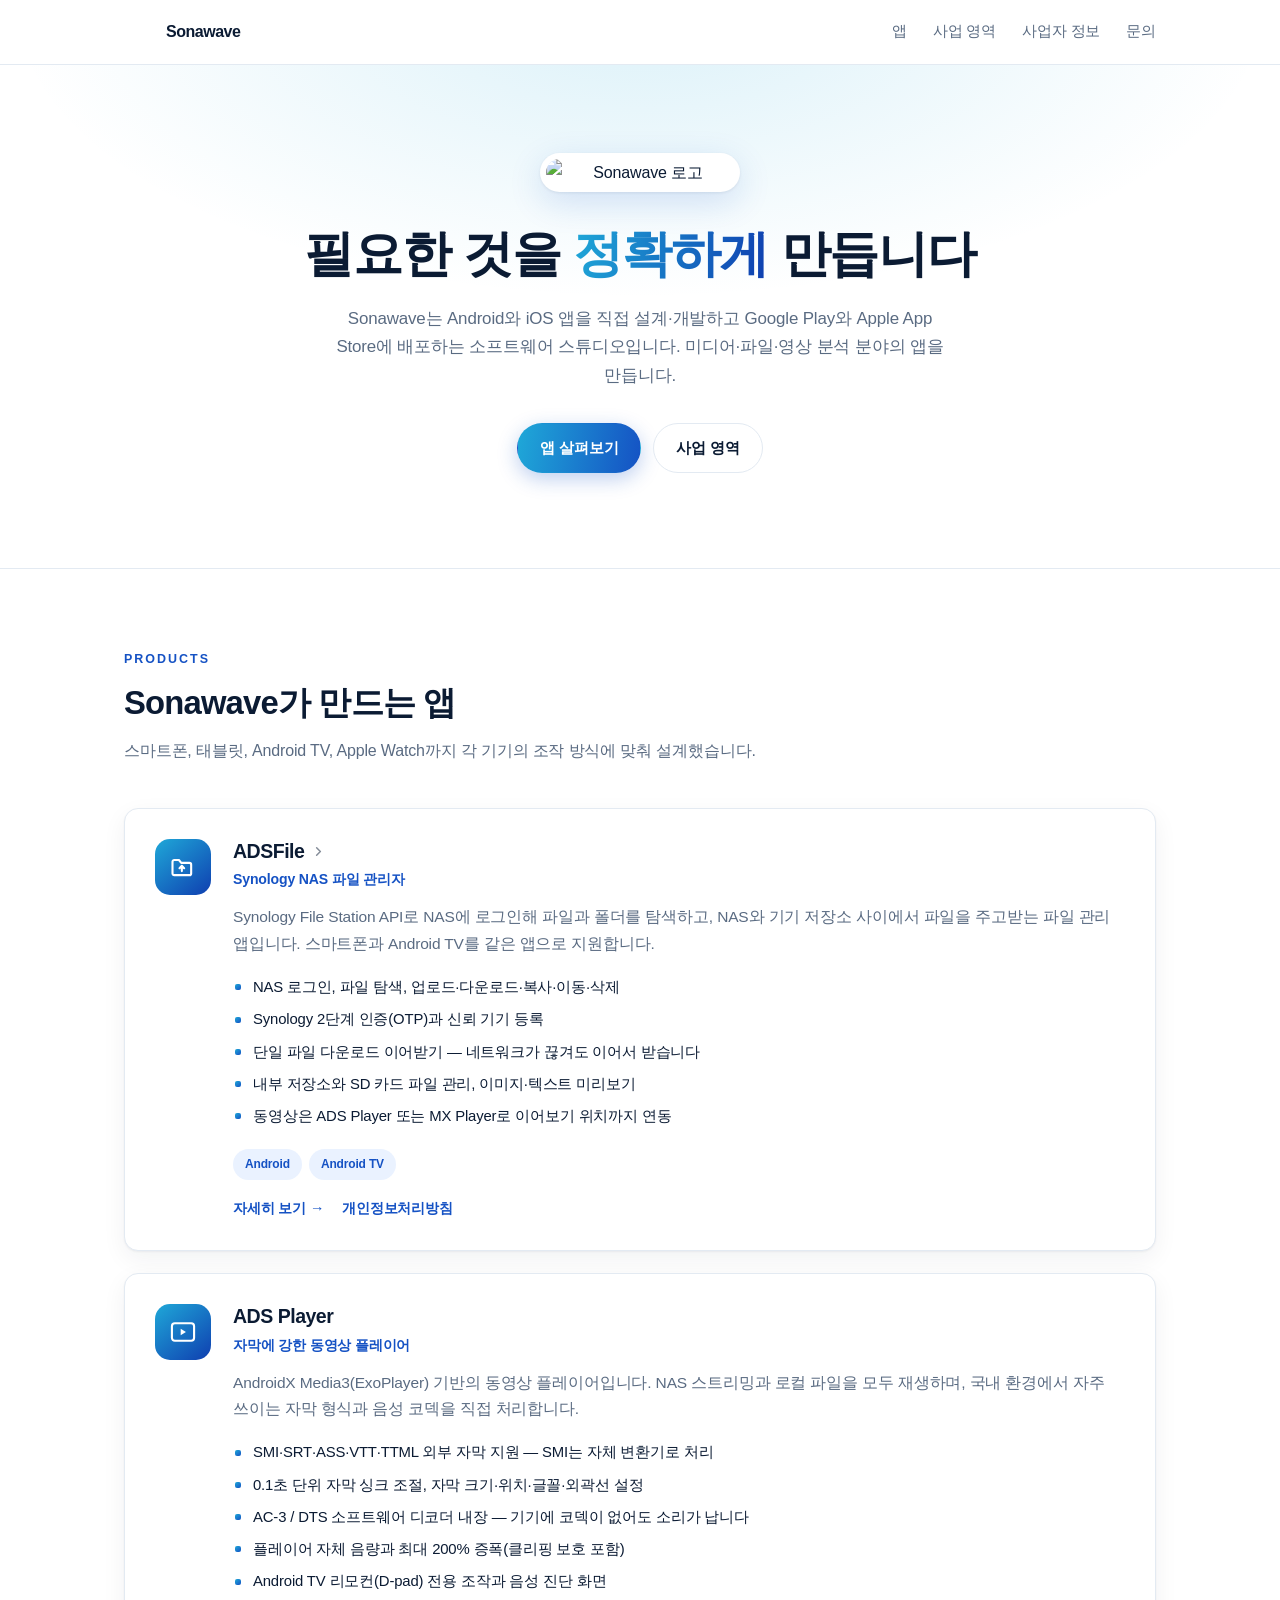
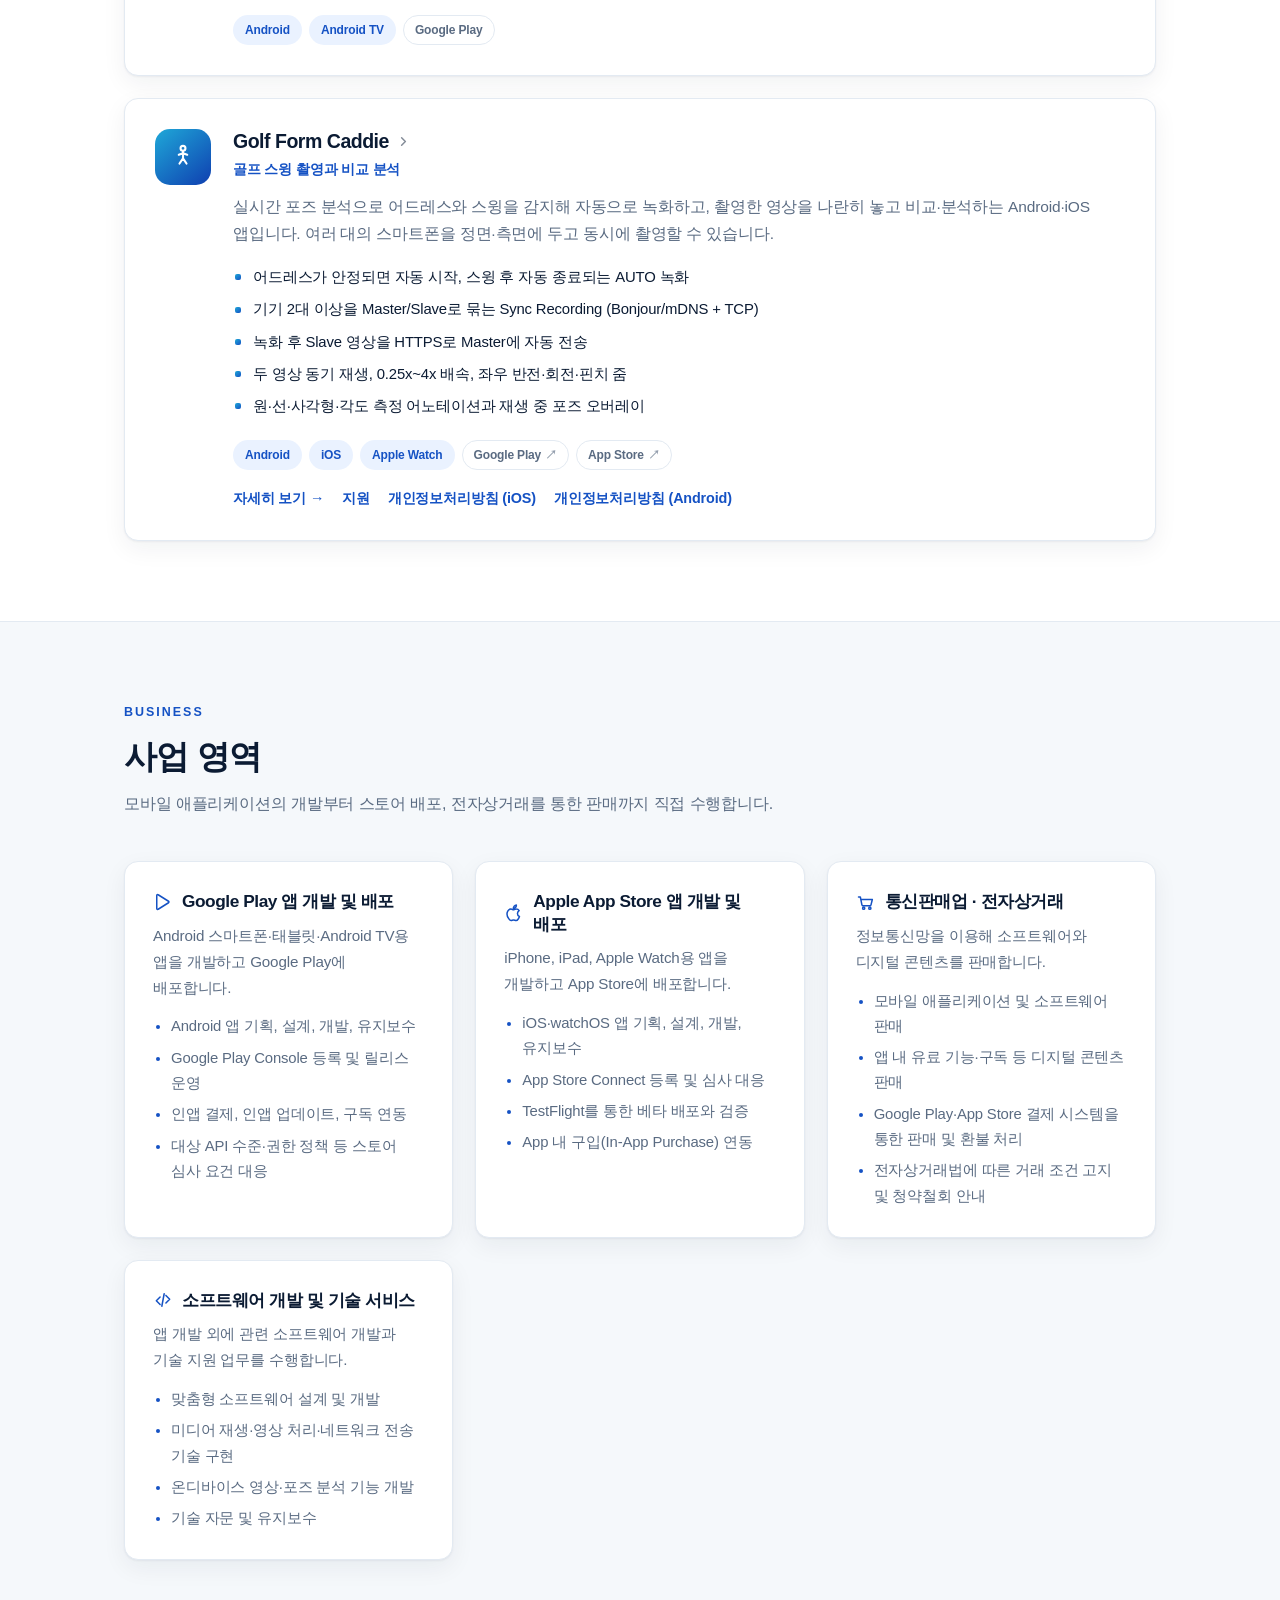
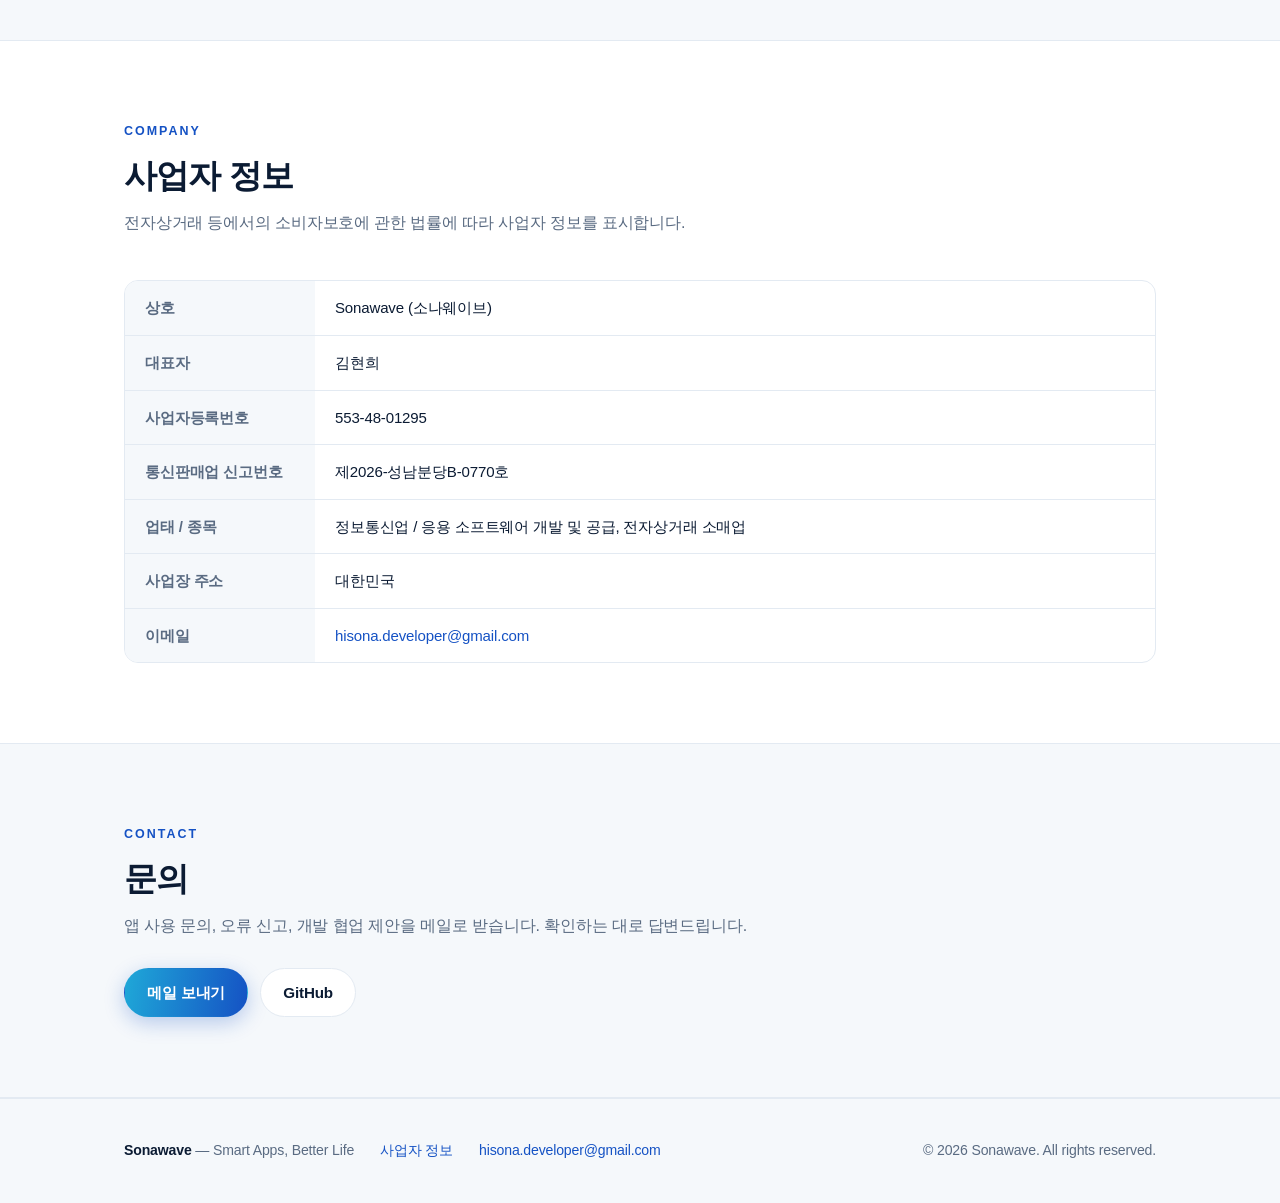
==== commit 8322dc1d: "ADS File Manager 미출시 상태를 페이지에 반영 Play 버튼을 뺀 자리가 누락처럼 보이지 않게 히어로에 상태 알약을 넣었다. 태그라인과 같은 data-t 방식이라 언어" ====
--- a/index.html
+++ b/index.html
@@ -305,7 +305,6 @@
             <div class="tags">
               <span class="tag">Android</span>
               <span class="tag">Android TV</span>
-              <span class="tag plain">Google Play</span>
             </div>
             <div class="app-links">
               <a href="adsfile/">자세히 보기 →</a>
